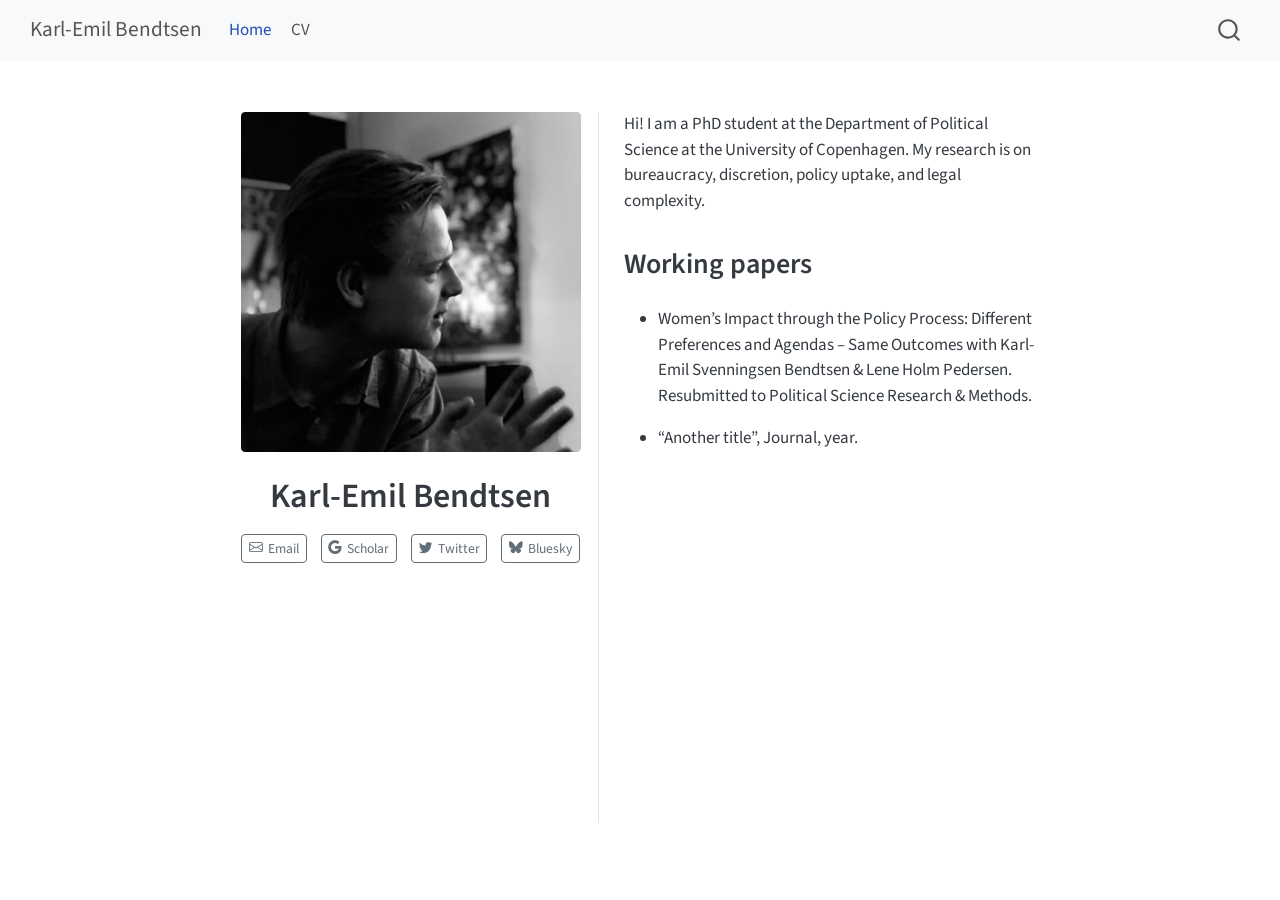
==== docs/index.html @ dcf422bd "test jeg prøver lige" ====
<!DOCTYPE html>
<html xmlns="http://www.w3.org/1999/xhtml" lang="en" xml:lang="en"><head>

<meta charset="utf-8">
<meta name="generator" content="quarto-1.8.26">

<meta name="viewport" content="width=device-width, initial-scale=1.0, user-scalable=yes">


<title>Karl-Emil Bendtsen</title>
<style>
code{white-space: pre-wrap;}
span.smallcaps{font-variant: small-caps;}
div.columns{display: flex; gap: min(4vw, 1.5em);}
div.column{flex: auto; overflow-x: auto;}
div.hanging-indent{margin-left: 1.5em; text-indent: -1.5em;}
ul.task-list{list-style: none;}
ul.task-list li input[type="checkbox"] {
  width: 0.8em;
  margin: 0 0.8em 0.2em -1em; /* quarto-specific, see https://github.com/quarto-dev/quarto-cli/issues/4556 */ 
  vertical-align: middle;
}
</style>


<script src="site_libs/quarto-nav/quarto-nav.js"></script>
<script src="site_libs/quarto-nav/headroom.min.js"></script>
<script src="site_libs/clipboard/clipboard.min.js"></script>
<script src="site_libs/quarto-search/autocomplete.umd.js"></script>
<script src="site_libs/quarto-search/fuse.min.js"></script>
<script src="site_libs/quarto-search/quarto-search.js"></script>
<meta name="quarto:offset" content="./">
<script src="site_libs/quarto-html/quarto.js" type="module"></script>
<script src="site_libs/quarto-html/tabsets/tabsets.js" type="module"></script>
<script src="site_libs/quarto-html/axe/axe-check.js" type="module"></script>
<script src="site_libs/quarto-html/popper.min.js"></script>
<script src="site_libs/quarto-html/tippy.umd.min.js"></script>
<link href="site_libs/quarto-html/tippy.css" rel="stylesheet">
<link href="site_libs/quarto-html/quarto-syntax-highlighting-587c61ba64f3a5504c4d52d930310e48.css" rel="stylesheet" id="quarto-text-highlighting-styles">
<script src="site_libs/bootstrap/bootstrap.min.js"></script>
<link href="site_libs/bootstrap/bootstrap-icons.css" rel="stylesheet">
<link href="site_libs/bootstrap/bootstrap-e31584831b205ffbb2d98406f31c2a5b.min.css" rel="stylesheet" append-hash="true" id="quarto-bootstrap" data-mode="light">
<script id="quarto-search-options" type="application/json">{
  "location": "navbar",
  "copy-button": false,
  "collapse-after": 3,
  "panel-placement": "end",
  "type": "overlay",
  "limit": 50,
  "keyboard-shortcut": [
    "f",
    "/",
    "s"
  ],
  "show-item-context": false,
  "language": {
    "search-no-results-text": "No results",
    "search-matching-documents-text": "matching documents",
    "search-copy-link-title": "Copy link to search",
    "search-hide-matches-text": "Hide additional matches",
    "search-more-match-text": "more match in this document",
    "search-more-matches-text": "more matches in this document",
    "search-clear-button-title": "Clear",
    "search-text-placeholder": "",
    "search-detached-cancel-button-title": "Cancel",
    "search-submit-button-title": "Submit",
    "search-label": "Search"
  }
}</script>


</head>

<body class="nav-fixed fullcontent quarto-light">

<div id="quarto-search-results"></div>
  <header id="quarto-header" class="headroom fixed-top">
    <nav class="navbar navbar-expand-lg " data-bs-theme="dark">
      <div class="navbar-container container-fluid">
      <div class="navbar-brand-container mx-auto">
    <a class="navbar-brand" href="./index.html">
    <span class="navbar-title">Karl-Emil Bendtsen</span>
    </a>
  </div>
            <div id="quarto-search" class="" title="Search"></div>
          <button class="navbar-toggler" type="button" data-bs-toggle="collapse" data-bs-target="#navbarCollapse" aria-controls="navbarCollapse" role="menu" aria-expanded="false" aria-label="Toggle navigation" onclick="if (window.quartoToggleHeadroom) { window.quartoToggleHeadroom(); }">
  <span class="navbar-toggler-icon"></span>
</button>
          <div class="collapse navbar-collapse" id="navbarCollapse">
            <ul class="navbar-nav navbar-nav-scroll me-auto">
  <li class="nav-item">
    <a class="nav-link active" href="./index.html" aria-current="page"> 
<span class="menu-text">Home</span></a>
  </li>  
  <li class="nav-item">
    <a class="nav-link" href="./cv.qmd"> 
<span class="menu-text">CV</span></a>
  </li>  
</ul>
          </div> <!-- /navcollapse -->
            <div class="quarto-navbar-tools">
</div>
      </div> <!-- /container-fluid -->
    </nav>
</header>
<!-- content -->
<div id="quarto-content" class="quarto-container page-columns page-rows-contents page-layout-article page-navbar">
<!-- sidebar -->
<!-- margin-sidebar -->
    
<!-- main -->
<div class="quarto-about-trestles">
  <div class="about-entity">
    <img src="pb.jpg" class="about-image
  rounded " style="width: 20em;">
<header id="title-block-header" class="quarto-title-block default">
<div class="quarto-title">
<h1 class="title">Karl-Emil Bendtsen</h1>
</div>
<div class="quarto-title-meta">
  </div>
</header>
    <div class="about-links">
  <a href="/kesb@ifs.ku.dk" class="about-link" rel="" target="">
    <i class="bi bi-envelope"></i>
     <span class="about-link-text">Email</span>
  </a>
  <a href="https://scholar.google.com/citations?user=jsZh-bsAAAAJ&amp;hl=en&amp;oi=ao" class="about-link" rel="" target="">
    <i class="bi bi-google scholar"></i>
     <span class="about-link-text">Scholar</span>
  </a>
  <a href="https://x.com/KarlEmil8D" class="about-link" rel="" target="">
    <i class="bi bi-twitter"></i>
     <span class="about-link-text">Twitter</span>
  </a>
  <a href="https://bsky.app/profile/karlemilbendtsen.bsky.social" class="about-link" rel="" target="">
    <i class="bi bi-bluesky"></i>
     <span class="about-link-text">Bluesky</span>
  </a>
</div>
  </div>
  <div class="about-contents"><main class="content" id="quarto-document-content">
<p>Hi! I am a PhD student at the Department of Political Science at the University of Copenhagen. My research is on bureaucracy, discretion, policy uptake, and legal complexity.</p>
<section id="working-papers" class="level2">
<h2 data-anchor-id="working-papers">Working papers</h2>
<ul>
<li><p>Women’s Impact through the Policy Process: Different Preferences and Agendas – Same Outcomes with Karl-Emil Svenningsen Bendtsen &amp; Lene Holm Pedersen. Resubmitted to Political Science Research &amp; Methods.</p></li>
<li><p>“Another title”, Journal, year.</p></li>
</ul>


</section>
</main></div>
</div>
 <!-- /main -->
<script id="quarto-html-after-body" type="application/javascript">
  window.document.addEventListener("DOMContentLoaded", function (event) {
    const isCodeAnnotation = (el) => {
      for (const clz of el.classList) {
        if (clz.startsWith('code-annotation-')) {                     
          return true;
        }
      }
      return false;
    }
    const onCopySuccess = function(e) {
      // button target
      const button = e.trigger;
      // don't keep focus
      button.blur();
      // flash "checked"
      button.classList.add('code-copy-button-checked');
      var currentTitle = button.getAttribute("title");
      button.setAttribute("title", "Copied!");
      let tooltip;
      if (window.bootstrap) {
        button.setAttribute("data-bs-toggle", "tooltip");
        button.setAttribute("data-bs-placement", "left");
        button.setAttribute("data-bs-title", "Copied!");
        tooltip = new bootstrap.Tooltip(button, 
          { trigger: "manual", 
            customClass: "code-copy-button-tooltip",
            offset: [0, -8]});
        tooltip.show();    
      }
      setTimeout(function() {
        if (tooltip) {
          tooltip.hide();
          button.removeAttribute("data-bs-title");
          button.removeAttribute("data-bs-toggle");
          button.removeAttribute("data-bs-placement");
        }
        button.setAttribute("title", currentTitle);
        button.classList.remove('code-copy-button-checked');
      }, 1000);
      // clear code selection
      e.clearSelection();
    }
    const getTextToCopy = function(trigger) {
      const outerScaffold = trigger.parentElement.cloneNode(true);
      const codeEl = outerScaffold.querySelector('code');
      for (const childEl of codeEl.children) {
        if (isCodeAnnotation(childEl)) {
          childEl.remove();
        }
      }
      return codeEl.innerText;
    }
    const clipboard = new window.ClipboardJS('.code-copy-button:not([data-in-quarto-modal])', {
      text: getTextToCopy
    });
    clipboard.on('success', onCopySuccess);
    if (window.document.getElementById('quarto-embedded-source-code-modal')) {
      const clipboardModal = new window.ClipboardJS('.code-copy-button[data-in-quarto-modal]', {
        text: getTextToCopy,
        container: window.document.getElementById('quarto-embedded-source-code-modal')
      });
      clipboardModal.on('success', onCopySuccess);
    }
      var localhostRegex = new RegExp(/^(?:http|https):\/\/localhost\:?[0-9]*\//);
      var mailtoRegex = new RegExp(/^mailto:/);
        var filterRegex = new RegExp('/' + window.location.host + '/');
      var isInternal = (href) => {
          return filterRegex.test(href) || localhostRegex.test(href) || mailtoRegex.test(href);
      }
      // Inspect non-navigation links and adorn them if external
     var links = window.document.querySelectorAll('a[href]:not(.nav-link):not(.navbar-brand):not(.toc-action):not(.sidebar-link):not(.sidebar-item-toggle):not(.pagination-link):not(.no-external):not([aria-hidden]):not(.dropdown-item):not(.quarto-navigation-tool):not(.about-link)');
      for (var i=0; i<links.length; i++) {
        const link = links[i];
        if (!isInternal(link.href)) {
          // undo the damage that might have been done by quarto-nav.js in the case of
          // links that we want to consider external
          if (link.dataset.originalHref !== undefined) {
            link.href = link.dataset.originalHref;
          }
        }
      }
    function tippyHover(el, contentFn, onTriggerFn, onUntriggerFn) {
      const config = {
        allowHTML: true,
        maxWidth: 500,
        delay: 100,
        arrow: false,
        appendTo: function(el) {
            return el.parentElement;
        },
        interactive: true,
        interactiveBorder: 10,
        theme: 'quarto',
        placement: 'bottom-start',
      };
      if (contentFn) {
        config.content = contentFn;
      }
      if (onTriggerFn) {
        config.onTrigger = onTriggerFn;
      }
      if (onUntriggerFn) {
        config.onUntrigger = onUntriggerFn;
      }
      window.tippy(el, config); 
    }
    const noterefs = window.document.querySelectorAll('a[role="doc-noteref"]');
    for (var i=0; i<noterefs.length; i++) {
      const ref = noterefs[i];
      tippyHover(ref, function() {
        // use id or data attribute instead here
        let href = ref.getAttribute('data-footnote-href') || ref.getAttribute('href');
        try { href = new URL(href).hash; } catch {}
        const id = href.replace(/^#\/?/, "");
        const note = window.document.getElementById(id);
        if (note) {
          return note.innerHTML;
        } else {
          return "";
        }
      });
    }
    const xrefs = window.document.querySelectorAll('a.quarto-xref');
    const processXRef = (id, note) => {
      // Strip column container classes
      const stripColumnClz = (el) => {
        el.classList.remove("page-full", "page-columns");
        if (el.children) {
          for (const child of el.children) {
            stripColumnClz(child);
          }
        }
      }
      stripColumnClz(note)
      if (id === null || id.startsWith('sec-')) {
        // Special case sections, only their first couple elements
        const container = document.createElement("div");
        if (note.children && note.children.length > 2) {
          container.appendChild(note.children[0].cloneNode(true));
          for (let i = 1; i < note.children.length; i++) {
            const child = note.children[i];
            if (child.tagName === "P" && child.innerText === "") {
              continue;
            } else {
              container.appendChild(child.cloneNode(true));
              break;
            }
          }
          if (window.Quarto?.typesetMath) {
            window.Quarto.typesetMath(container);
          }
          return container.innerHTML
        } else {
          if (window.Quarto?.typesetMath) {
            window.Quarto.typesetMath(note);
          }
          return note.innerHTML;
        }
      } else {
        // Remove any anchor links if they are present
        const anchorLink = note.querySelector('a.anchorjs-link');
        if (anchorLink) {
          anchorLink.remove();
        }
        if (window.Quarto?.typesetMath) {
          window.Quarto.typesetMath(note);
        }
        if (note.classList.contains("callout")) {
          return note.outerHTML;
        } else {
          return note.innerHTML;
        }
      }
    }
    for (var i=0; i<xrefs.length; i++) {
      const xref = xrefs[i];
      tippyHover(xref, undefined, function(instance) {
        instance.disable();
        let url = xref.getAttribute('href');
        let hash = undefined; 
        if (url.startsWith('#')) {
          hash = url;
        } else {
          try { hash = new URL(url).hash; } catch {}
        }
        if (hash) {
          const id = hash.replace(/^#\/?/, "");
          const note = window.document.getElementById(id);
          if (note !== null) {
            try {
              const html = processXRef(id, note.cloneNode(true));
              instance.setContent(html);
            } finally {
              instance.enable();
              instance.show();
            }
          } else {
            // See if we can fetch this
            fetch(url.split('#')[0])
            .then(res => res.text())
            .then(html => {
              const parser = new DOMParser();
              const htmlDoc = parser.parseFromString(html, "text/html");
              const note = htmlDoc.getElementById(id);
              if (note !== null) {
                const html = processXRef(id, note);
                instance.setContent(html);
              } 
            }).finally(() => {
              instance.enable();
              instance.show();
            });
          }
        } else {
          // See if we can fetch a full url (with no hash to target)
          // This is a special case and we should probably do some content thinning / targeting
          fetch(url)
          .then(res => res.text())
          .then(html => {
            const parser = new DOMParser();
            const htmlDoc = parser.parseFromString(html, "text/html");
            const note = htmlDoc.querySelector('main.content');
            if (note !== null) {
              // This should only happen for chapter cross references
              // (since there is no id in the URL)
              // remove the first header
              if (note.children.length > 0 && note.children[0].tagName === "HEADER") {
                note.children[0].remove();
              }
              const html = processXRef(null, note);
              instance.setContent(html);
            } 
          }).finally(() => {
            instance.enable();
            instance.show();
          });
        }
      }, function(instance) {
      });
    }
        let selectedAnnoteEl;
        const selectorForAnnotation = ( cell, annotation) => {
          let cellAttr = 'data-code-cell="' + cell + '"';
          let lineAttr = 'data-code-annotation="' +  annotation + '"';
          const selector = 'span[' + cellAttr + '][' + lineAttr + ']';
          return selector;
        }
        const selectCodeLines = (annoteEl) => {
          const doc = window.document;
          const targetCell = annoteEl.getAttribute("data-target-cell");
          const targetAnnotation = annoteEl.getAttribute("data-target-annotation");
          const annoteSpan = window.document.querySelector(selectorForAnnotation(targetCell, targetAnnotation));
          const lines = annoteSpan.getAttribute("data-code-lines").split(",");
          const lineIds = lines.map((line) => {
            return targetCell + "-" + line;
          })
          let top = null;
          let height = null;
          let parent = null;
          if (lineIds.length > 0) {
              //compute the position of the single el (top and bottom and make a div)
              const el = window.document.getElementById(lineIds[0]);
              top = el.offsetTop;
              height = el.offsetHeight;
              parent = el.parentElement.parentElement;
            if (lineIds.length > 1) {
              const lastEl = window.document.getElementById(lineIds[lineIds.length - 1]);
              const bottom = lastEl.offsetTop + lastEl.offsetHeight;
              height = bottom - top;
            }
            if (top !== null && height !== null && parent !== null) {
              // cook up a div (if necessary) and position it 
              let div = window.document.getElementById("code-annotation-line-highlight");
              if (div === null) {
                div = window.document.createElement("div");
                div.setAttribute("id", "code-annotation-line-highlight");
                div.style.position = 'absolute';
                parent.appendChild(div);
              }
              div.style.top = top - 2 + "px";
              div.style.height = height + 4 + "px";
              div.style.left = 0;
              let gutterDiv = window.document.getElementById("code-annotation-line-highlight-gutter");
              if (gutterDiv === null) {
                gutterDiv = window.document.createElement("div");
                gutterDiv.setAttribute("id", "code-annotation-line-highlight-gutter");
                gutterDiv.style.position = 'absolute';
                const codeCell = window.document.getElementById(targetCell);
                const gutter = codeCell.querySelector('.code-annotation-gutter');
                gutter.appendChild(gutterDiv);
              }
              gutterDiv.style.top = top - 2 + "px";
              gutterDiv.style.height = height + 4 + "px";
            }
            selectedAnnoteEl = annoteEl;
          }
        };
        const unselectCodeLines = () => {
          const elementsIds = ["code-annotation-line-highlight", "code-annotation-line-highlight-gutter"];
          elementsIds.forEach((elId) => {
            const div = window.document.getElementById(elId);
            if (div) {
              div.remove();
            }
          });
          selectedAnnoteEl = undefined;
        };
          // Handle positioning of the toggle
      window.addEventListener(
        "resize",
        throttle(() => {
          elRect = undefined;
          if (selectedAnnoteEl) {
            selectCodeLines(selectedAnnoteEl);
          }
        }, 10)
      );
      function throttle(fn, ms) {
      let throttle = false;
      let timer;
        return (...args) => {
          if(!throttle) { // first call gets through
              fn.apply(this, args);
              throttle = true;
          } else { // all the others get throttled
              if(timer) clearTimeout(timer); // cancel #2
              timer = setTimeout(() => {
                fn.apply(this, args);
                timer = throttle = false;
              }, ms);
          }
        };
      }
        // Attach click handler to the DT
        const annoteDls = window.document.querySelectorAll('dt[data-target-cell]');
        for (const annoteDlNode of annoteDls) {
          annoteDlNode.addEventListener('click', (event) => {
            const clickedEl = event.target;
            if (clickedEl !== selectedAnnoteEl) {
              unselectCodeLines();
              const activeEl = window.document.querySelector('dt[data-target-cell].code-annotation-active');
              if (activeEl) {
                activeEl.classList.remove('code-annotation-active');
              }
              selectCodeLines(clickedEl);
              clickedEl.classList.add('code-annotation-active');
            } else {
              // Unselect the line
              unselectCodeLines();
              clickedEl.classList.remove('code-annotation-active');
            }
          });
        }
    const findCites = (el) => {
      const parentEl = el.parentElement;
      if (parentEl) {
        const cites = parentEl.dataset.cites;
        if (cites) {
          return {
            el,
            cites: cites.split(' ')
          };
        } else {
          return findCites(el.parentElement)
        }
      } else {
        return undefined;
      }
    };
    var bibliorefs = window.document.querySelectorAll('a[role="doc-biblioref"]');
    for (var i=0; i<bibliorefs.length; i++) {
      const ref = bibliorefs[i];
      const citeInfo = findCites(ref);
      if (citeInfo) {
        tippyHover(citeInfo.el, function() {
          var popup = window.document.createElement('div');
          citeInfo.cites.forEach(function(cite) {
            var citeDiv = window.document.createElement('div');
            citeDiv.classList.add('hanging-indent');
            citeDiv.classList.add('csl-entry');
            var biblioDiv = window.document.getElementById('ref-' + cite);
            if (biblioDiv) {
              citeDiv.innerHTML = biblioDiv.innerHTML;
            }
            popup.appendChild(citeDiv);
          });
          return popup.innerHTML;
        });
      }
    }
  });
  </script>
</div> <!-- /content -->




</body></html>
---- docs/site_libs/quarto-html/tippy.css ----
.tippy-box[data-animation=fade][data-state=hidden]{opacity:0}[data-tippy-root]{max-width:calc(100vw - 10px)}.tippy-box{position:relative;background-color:#333;color:#fff;border-radius:4px;font-size:14px;line-height:1.4;white-space:normal;outline:0;transition-property:transform,visibility,opacity}.tippy-box[data-placement^=top]>.tippy-arrow{bottom:0}.tippy-box[data-placement^=top]>.tippy-arrow:before{bottom:-7px;left:0;border-width:8px 8px 0;border-top-color:initial;transform-origin:center top}.tippy-box[data-placement^=bottom]>.tippy-arrow{top:0}.tippy-box[data-placement^=bottom]>.tippy-arrow:before{top:-7px;left:0;border-width:0 8px 8px;border-bottom-color:initial;transform-origin:center bottom}.tippy-box[data-placement^=left]>.tippy-arrow{right:0}.tippy-box[data-placement^=left]>.tippy-arrow:before{border-width:8px 0 8px 8px;border-left-color:initial;right:-7px;transform-origin:center left}.tippy-box[data-placement^=right]>.tippy-arrow{left:0}.tippy-box[data-placement^=right]>.tippy-arrow:before{left:-7px;border-width:8px 8px 8px 0;border-right-color:initial;transform-origin:center right}.tippy-box[data-inertia][data-state=visible]{transition-timing-function:cubic-bezier(.54,1.5,.38,1.11)}.tippy-arrow{width:16px;height:16px;color:#333}.tippy-arrow:before{content:"";position:absolute;border-color:transparent;border-style:solid}.tippy-content{position:relative;padding:5px 9px;z-index:1}
---- docs/site_libs/quarto-html/quarto-syntax-highlighting-587c61ba64f3a5504c4d52d930310e48.css ----
/* quarto syntax highlight colors */
:root {
  --quarto-hl-ot-color: #003B4F;
  --quarto-hl-at-color: #657422;
  --quarto-hl-ss-color: #20794D;
  --quarto-hl-an-color: #5E5E5E;
  --quarto-hl-fu-color: #4758AB;
  --quarto-hl-st-color: #20794D;
  --quarto-hl-cf-color: #003B4F;
  --quarto-hl-op-color: #5E5E5E;
  --quarto-hl-er-color: #AD0000;
  --quarto-hl-bn-color: #AD0000;
  --quarto-hl-al-color: #AD0000;
  --quarto-hl-va-color: #111111;
  --quarto-hl-bu-color: inherit;
  --quarto-hl-ex-color: inherit;
  --quarto-hl-pp-color: #AD0000;
  --quarto-hl-in-color: #5E5E5E;
  --quarto-hl-vs-color: #20794D;
  --quarto-hl-wa-color: #5E5E5E;
  --quarto-hl-do-color: #5E5E5E;
  --quarto-hl-im-color: #00769E;
  --quarto-hl-ch-color: #20794D;
  --quarto-hl-dt-color: #AD0000;
  --quarto-hl-fl-color: #AD0000;
  --quarto-hl-co-color: #5E5E5E;
  --quarto-hl-cv-color: #5E5E5E;
  --quarto-hl-cn-color: #8f5902;
  --quarto-hl-sc-color: #5E5E5E;
  --quarto-hl-dv-color: #AD0000;
  --quarto-hl-kw-color: #003B4F;
}

/* other quarto variables */
:root {
  --quarto-font-monospace: SFMono-Regular, Menlo, Monaco, Consolas, "Liberation Mono", "Courier New", monospace;
}

/* syntax highlight based on Pandoc's rules */
pre > code.sourceCode > span {
  color: #003B4F;
}

code.sourceCode > span {
  color: #003B4F;
}

div.sourceCode,
div.sourceCode pre.sourceCode {
  color: #003B4F;
}

/* Normal */
code span {
  color: #003B4F;
}

/* Alert */
code span.al {
  color: #AD0000;
  font-style: inherit;
}

/* Annotation */
code span.an {
  color: #5E5E5E;
  font-style: inherit;
}

/* Attribute */
code span.at {
  color: #657422;
  font-style: inherit;
}

/* BaseN */
code span.bn {
  color: #AD0000;
  font-style: inherit;
}

/* BuiltIn */
code span.bu {
  font-style: inherit;
}

/* ControlFlow */
code span.cf {
  color: #003B4F;
  font-weight: bold;
  font-style: inherit;
}

/* Char */
code span.ch {
  color: #20794D;
  font-style: inherit;
}

/* Constant */
code span.cn {
  color: #8f5902;
  font-style: inherit;
}

/* Comment */
code span.co {
  color: #5E5E5E;
  font-style: inherit;
}

/* CommentVar */
code span.cv {
  color: #5E5E5E;
  font-style: italic;
}

/* Documentation */
code span.do {
  color: #5E5E5E;
  font-style: italic;
}

/* DataType */
code span.dt {
  color: #AD0000;
  font-style: inherit;
}

/* DecVal */
code span.dv {
  color: #AD0000;
  font-style: inherit;
}

/* Error */
code span.er {
  color: #AD0000;
  font-style: inherit;
}

/* Extension */
code span.ex {
  font-style: inherit;
}

/* Float */
code span.fl {
  color: #AD0000;
  font-style: inherit;
}

/* Function */
code span.fu {
  color: #4758AB;
  font-style: inherit;
}

/* Import */
code span.im {
  color: #00769E;
  font-style: inherit;
}

/* Information */
code span.in {
  color: #5E5E5E;
  font-style: inherit;
}

/* Keyword */
code span.kw {
  color: #003B4F;
  font-weight: bold;
  font-style: inherit;
}

/* Operator */
code span.op {
  color: #5E5E5E;
  font-style: inherit;
}

/* Other */
code span.ot {
  color: #003B4F;
  font-style: inherit;
}

/* Preprocessor */
code span.pp {
  color: #AD0000;
  font-style: inherit;
}

/* SpecialChar */
code span.sc {
  color: #5E5E5E;
  font-style: inherit;
}

/* SpecialString */
code span.ss {
  color: #20794D;
  font-style: inherit;
}

/* String */
code span.st {
  color: #20794D;
  font-style: inherit;
}

/* Variable */
code span.va {
  color: #111111;
  font-style: inherit;
}

/* VerbatimString */
code span.vs {
  color: #20794D;
  font-style: inherit;
}

/* Warning */
code span.wa {
  color: #5E5E5E;
  font-style: italic;
}

.prevent-inlining {
  content: "</";
}

/*# sourceMappingURL=2dce1cc6c82594539e1579de68416b47.css.map */
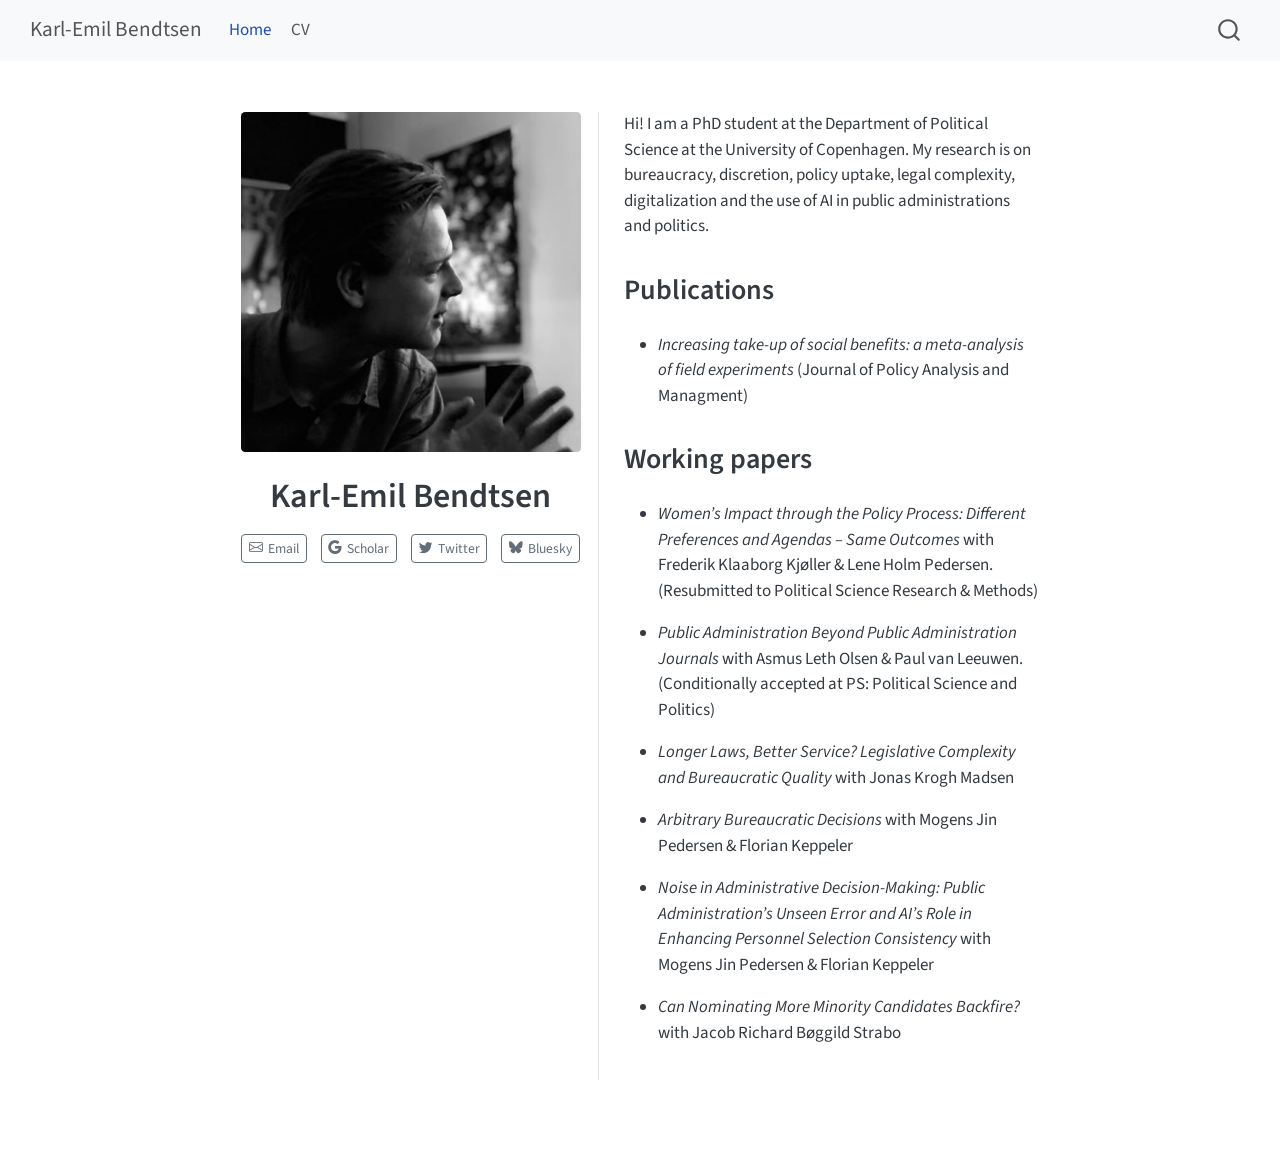
==== commit b93320da: "test" ====
--- a/docs/index.html
+++ b/docs/index.html
@@ -93,7 +93,7 @@
 <span class="menu-text">Home</span></a>
   </li>  
   <li class="nav-item">
-    <a class="nav-link" href="./cv.qmd"> 
+    <a class="nav-link" href="./CV_karlemilbendtsen.pdf"> 
 <span class="menu-text">CV</span></a>
   </li>  
 </ul>
@@ -140,12 +140,22 @@
 </div>
   </div>
   <div class="about-contents"><main class="content" id="quarto-document-content">
-<p>Hi! I am a PhD student at the Department of Political Science at the University of Copenhagen. My research is on bureaucracy, discretion, policy uptake, and legal complexity.</p>
+<p>Hi! I am a PhD student at the Department of Political Science at the University of Copenhagen. My research is on bureaucracy, discretion, policy uptake, legal complexity, digitalization and the use of AI in public administrations and politics.</p>
+<section id="publications" class="level2">
+<h2 data-anchor-id="publications">Publications</h2>
+<ul>
+<li><em>Increasing take-up of social benefits: a meta-analysis of field experiments</em> (Journal of Policy Analysis and Managment)</li>
+</ul>
+</section>
 <section id="working-papers" class="level2">
 <h2 data-anchor-id="working-papers">Working papers</h2>
 <ul>
-<li><p>Women’s Impact through the Policy Process: Different Preferences and Agendas – Same Outcomes with Karl-Emil Svenningsen Bendtsen &amp; Lene Holm Pedersen. Resubmitted to Political Science Research &amp; Methods.</p></li>
-<li><p>“Another title”, Journal, year.</p></li>
+<li><p><em>Women’s Impact through the Policy Process: Different Preferences and Agendas – Same Outcomes</em> with Frederik Klaaborg Kjøller &amp; Lene Holm Pedersen. (Resubmitted to Political Science Research &amp; Methods)</p></li>
+<li><p><em>Public Administration Beyond Public Administration Journals</em> with Asmus Leth Olsen &amp; Paul van Leeuwen. (Conditionally accepted at PS: Political Science and Politics)</p></li>
+<li><p><em>Longer Laws, Better Service? Legislative Complexity and Bureaucratic Quality</em> with Jonas Krogh Madsen</p></li>
+<li><p><em>Arbitrary Bureaucratic Decisions</em> with Mogens Jin Pedersen &amp; Florian Keppeler</p></li>
+<li><p><em>Noise in Administrative Decision-Making: Public Administration’s Unseen Error and AI’s Role in Enhancing Personnel Selection Consistency</em> with Mogens Jin Pedersen &amp; Florian Keppeler</p></li>
+<li><p><em>Can Nominating More Minority Candidates Backfire?</em> with Jacob Richard Bøggild Strabo</p></li>
 </ul>
 
 
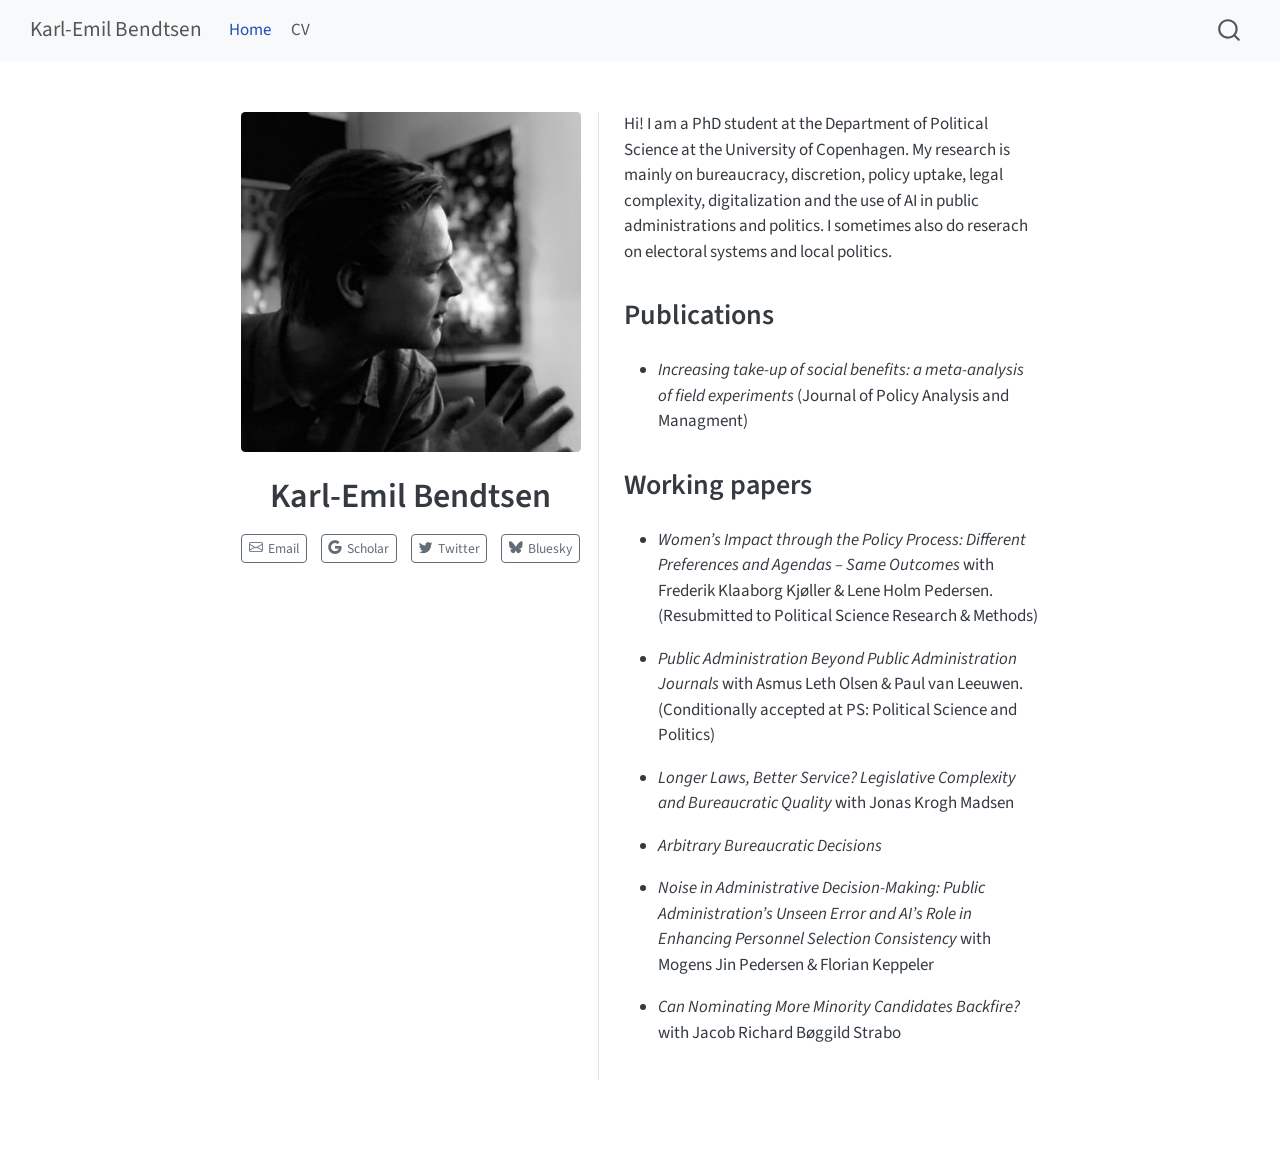
==== commit d907a24f: "Re-render site to update Arbitrary Bureaucratic Decisions authorship Co-Authored-By: Claude Opus 4.6" ====
--- a/docs/index.html
+++ b/docs/index.html
@@ -140,7 +140,7 @@
 </div>
   </div>
   <div class="about-contents"><main class="content" id="quarto-document-content">
-<p>Hi! I am a PhD student at the Department of Political Science at the University of Copenhagen. My research is on bureaucracy, discretion, policy uptake, legal complexity, digitalization and the use of AI in public administrations and politics.</p>
+<p>Hi! I am a PhD student at the Department of Political Science at the University of Copenhagen. My research is mainly on bureaucracy, discretion, policy uptake, legal complexity, digitalization and the use of AI in public administrations and politics. I sometimes also do reserach on electoral systems and local politics.</p>
 <section id="publications" class="level2">
 <h2 data-anchor-id="publications">Publications</h2>
 <ul>
@@ -153,7 +153,7 @@
 <li><p><em>Women’s Impact through the Policy Process: Different Preferences and Agendas – Same Outcomes</em> with Frederik Klaaborg Kjøller &amp; Lene Holm Pedersen. (Resubmitted to Political Science Research &amp; Methods)</p></li>
 <li><p><em>Public Administration Beyond Public Administration Journals</em> with Asmus Leth Olsen &amp; Paul van Leeuwen. (Conditionally accepted at PS: Political Science and Politics)</p></li>
 <li><p><em>Longer Laws, Better Service? Legislative Complexity and Bureaucratic Quality</em> with Jonas Krogh Madsen</p></li>
-<li><p><em>Arbitrary Bureaucratic Decisions</em> with Mogens Jin Pedersen &amp; Florian Keppeler</p></li>
+<li><p><em>Arbitrary Bureaucratic Decisions</em></p></li>
 <li><p><em>Noise in Administrative Decision-Making: Public Administration’s Unseen Error and AI’s Role in Enhancing Personnel Selection Consistency</em> with Mogens Jin Pedersen &amp; Florian Keppeler</p></li>
 <li><p><em>Can Nominating More Minority Candidates Backfire?</em> with Jacob Richard Bøggild Strabo</p></li>
 </ul>
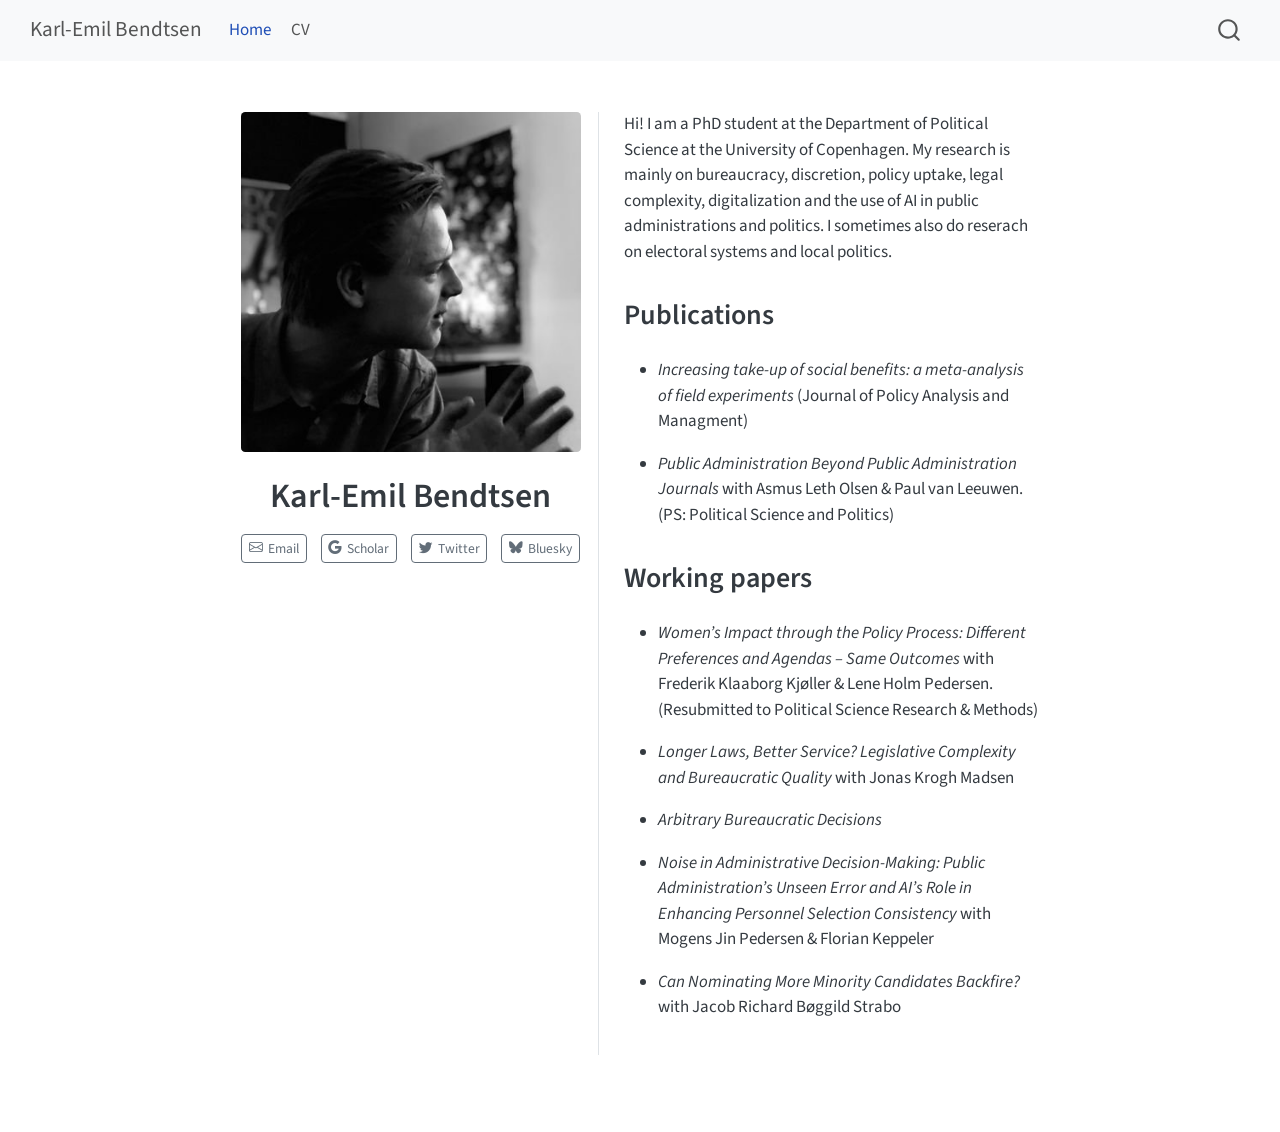
==== commit 34853c55: "Move PA Beyond PA Journals to Publications Article with Asmus Leth Olsen & Paul van Leeuwen accepted" ====
--- a/docs/index.html
+++ b/docs/index.html
@@ -144,14 +144,14 @@
 <section id="publications" class="level2">
 <h2 data-anchor-id="publications">Publications</h2>
 <ul>
-<li><em>Increasing take-up of social benefits: a meta-analysis of field experiments</em> (Journal of Policy Analysis and Managment)</li>
+<li><p><em>Increasing take-up of social benefits: a meta-analysis of field experiments</em> (Journal of Policy Analysis and Managment)</p></li>
+<li><p><em>Public Administration Beyond Public Administration Journals</em> with Asmus Leth Olsen &amp; Paul van Leeuwen. (PS: Political Science and Politics)</p></li>
 </ul>
 </section>
 <section id="working-papers" class="level2">
 <h2 data-anchor-id="working-papers">Working papers</h2>
 <ul>
 <li><p><em>Women’s Impact through the Policy Process: Different Preferences and Agendas – Same Outcomes</em> with Frederik Klaaborg Kjøller &amp; Lene Holm Pedersen. (Resubmitted to Political Science Research &amp; Methods)</p></li>
-<li><p><em>Public Administration Beyond Public Administration Journals</em> with Asmus Leth Olsen &amp; Paul van Leeuwen. (Conditionally accepted at PS: Political Science and Politics)</p></li>
 <li><p><em>Longer Laws, Better Service? Legislative Complexity and Bureaucratic Quality</em> with Jonas Krogh Madsen</p></li>
 <li><p><em>Arbitrary Bureaucratic Decisions</em></p></li>
 <li><p><em>Noise in Administrative Decision-Making: Public Administration’s Unseen Error and AI’s Role in Enhancing Personnel Selection Consistency</em> with Mogens Jin Pedersen &amp; Florian Keppeler</p></li>
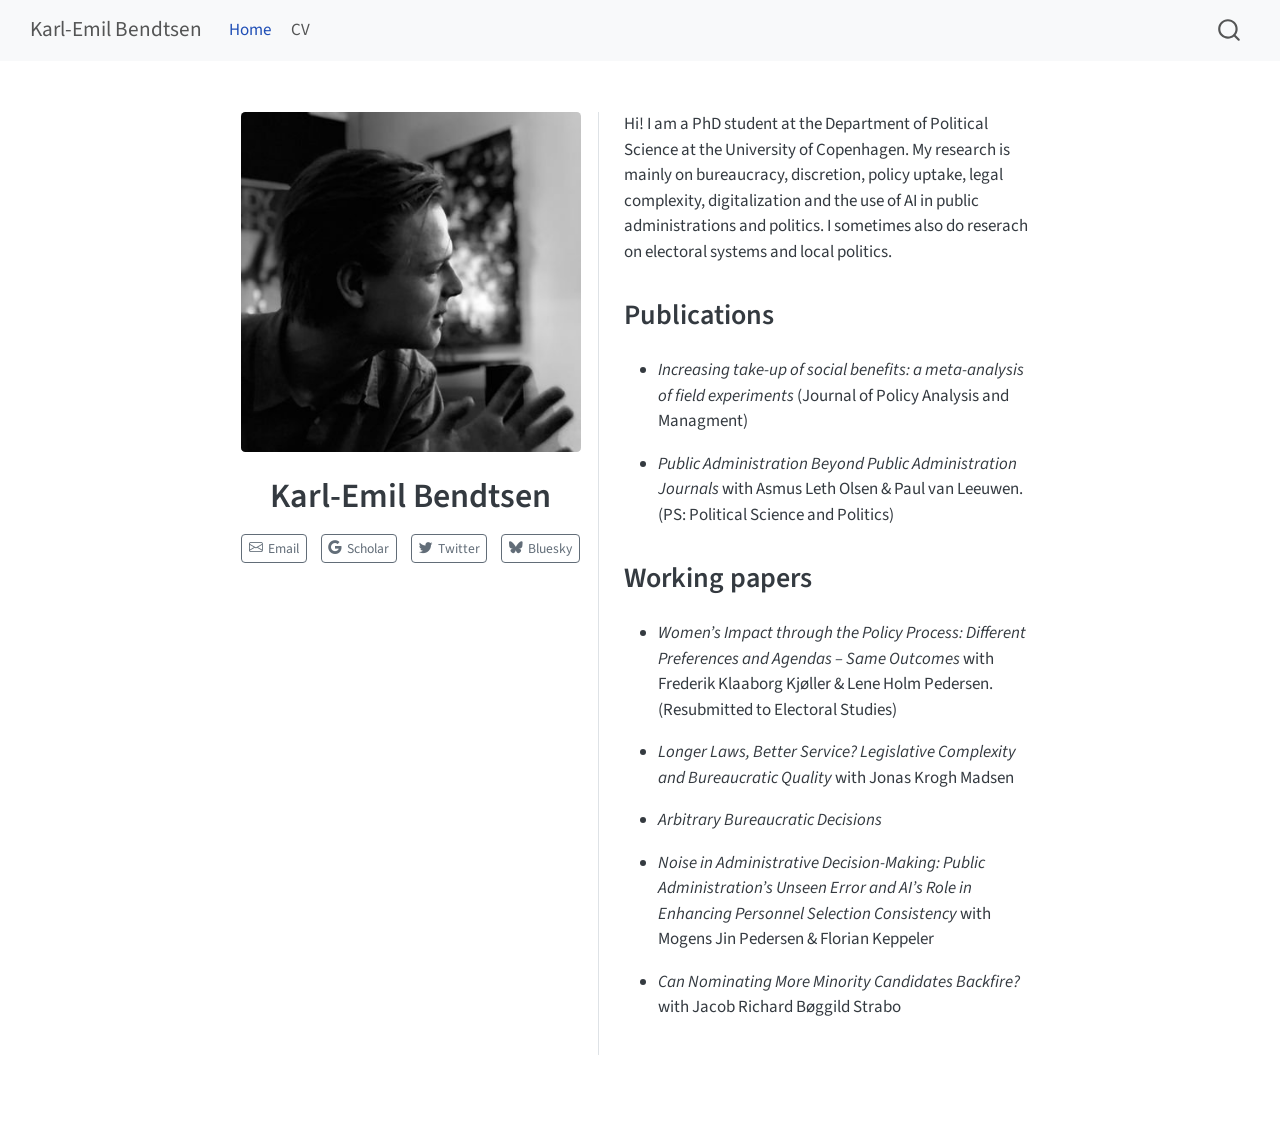
==== commit 92bdb29d: "Fix journal: Women's Impact resubmitted to Electoral Studies, not PSRM Co-Authored-By: Claude Fable " ====
--- a/docs/index.html
+++ b/docs/index.html
@@ -151,7 +151,7 @@
 <section id="working-papers" class="level2">
 <h2 data-anchor-id="working-papers">Working papers</h2>
 <ul>
-<li><p><em>Women’s Impact through the Policy Process: Different Preferences and Agendas – Same Outcomes</em> with Frederik Klaaborg Kjøller &amp; Lene Holm Pedersen. (Resubmitted to Political Science Research &amp; Methods)</p></li>
+<li><p><em>Women’s Impact through the Policy Process: Different Preferences and Agendas – Same Outcomes</em> with Frederik Klaaborg Kjøller &amp; Lene Holm Pedersen. (Resubmitted to Electoral Studies)</p></li>
 <li><p><em>Longer Laws, Better Service? Legislative Complexity and Bureaucratic Quality</em> with Jonas Krogh Madsen</p></li>
 <li><p><em>Arbitrary Bureaucratic Decisions</em></p></li>
 <li><p><em>Noise in Administrative Decision-Making: Public Administration’s Unseen Error and AI’s Role in Enhancing Personnel Selection Consistency</em> with Mogens Jin Pedersen &amp; Florian Keppeler</p></li>
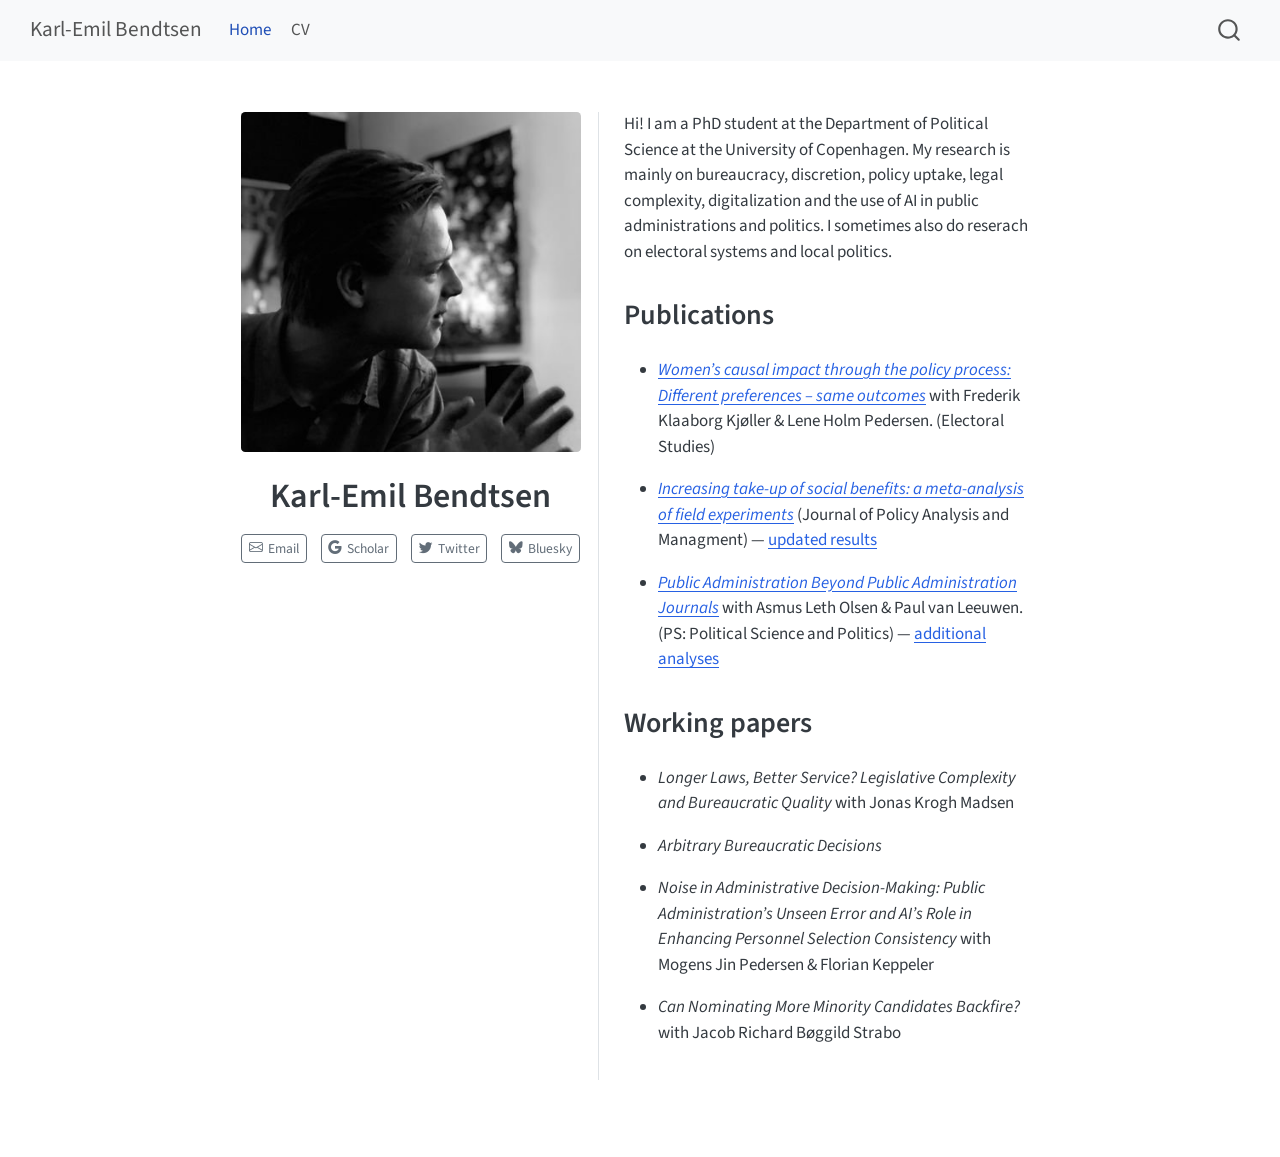
==== commit f1b243e2: "Publish Electoral Studies paper; link all publications Move "Women's causal impact through the polic" ====
--- a/docs/index.html
+++ b/docs/index.html
@@ -144,14 +144,14 @@
 <section id="publications" class="level2">
 <h2 data-anchor-id="publications">Publications</h2>
 <ul>
-<li><p><em>Increasing take-up of social benefits: a meta-analysis of field experiments</em> (Journal of Policy Analysis and Managment)</p></li>
-<li><p><em>Public Administration Beyond Public Administration Journals</em> with Asmus Leth Olsen &amp; Paul van Leeuwen. (PS: Political Science and Politics)</p></li>
+<li><p><a href="https://www.sciencedirect.com/science/article/pii/S0261379426000648"><em>Women’s causal impact through the policy process: Different preferences – same outcomes</em></a> with Frederik Klaaborg Kjøller &amp; Lene Holm Pedersen. (Electoral Studies)</p></li>
+<li><p><a href="https://onlinelibrary.wiley.com/doi/abs/10.1002/pam.70085"><em>Increasing take-up of social benefits: a meta-analysis of field experiments</em></a> (Journal of Policy Analysis and Managment) — <a href="takeup_update.html">updated results</a></p></li>
+<li><p><a href="https://www.cambridge.org/core/journals/ps-political-science-and-politics/article/public-administration-beyond-public-administration-journals/9A9373268F2880A786AB899960764015"><em>Public Administration Beyond Public Administration Journals</em></a> with Asmus Leth Olsen &amp; Paul van Leeuwen. (PS: Political Science and Politics) — <a href="https://paopa.org">additional analyses</a></p></li>
 </ul>
 </section>
 <section id="working-papers" class="level2">
 <h2 data-anchor-id="working-papers">Working papers</h2>
 <ul>
-<li><p><em>Women’s Impact through the Policy Process: Different Preferences and Agendas – Same Outcomes</em> with Frederik Klaaborg Kjøller &amp; Lene Holm Pedersen. (Resubmitted to Electoral Studies)</p></li>
 <li><p><em>Longer Laws, Better Service? Legislative Complexity and Bureaucratic Quality</em> with Jonas Krogh Madsen</p></li>
 <li><p><em>Arbitrary Bureaucratic Decisions</em></p></li>
 <li><p><em>Noise in Administrative Decision-Making: Public Administration’s Unseen Error and AI’s Role in Enhancing Personnel Selection Consistency</em> with Mogens Jin Pedersen &amp; Florian Keppeler</p></li>
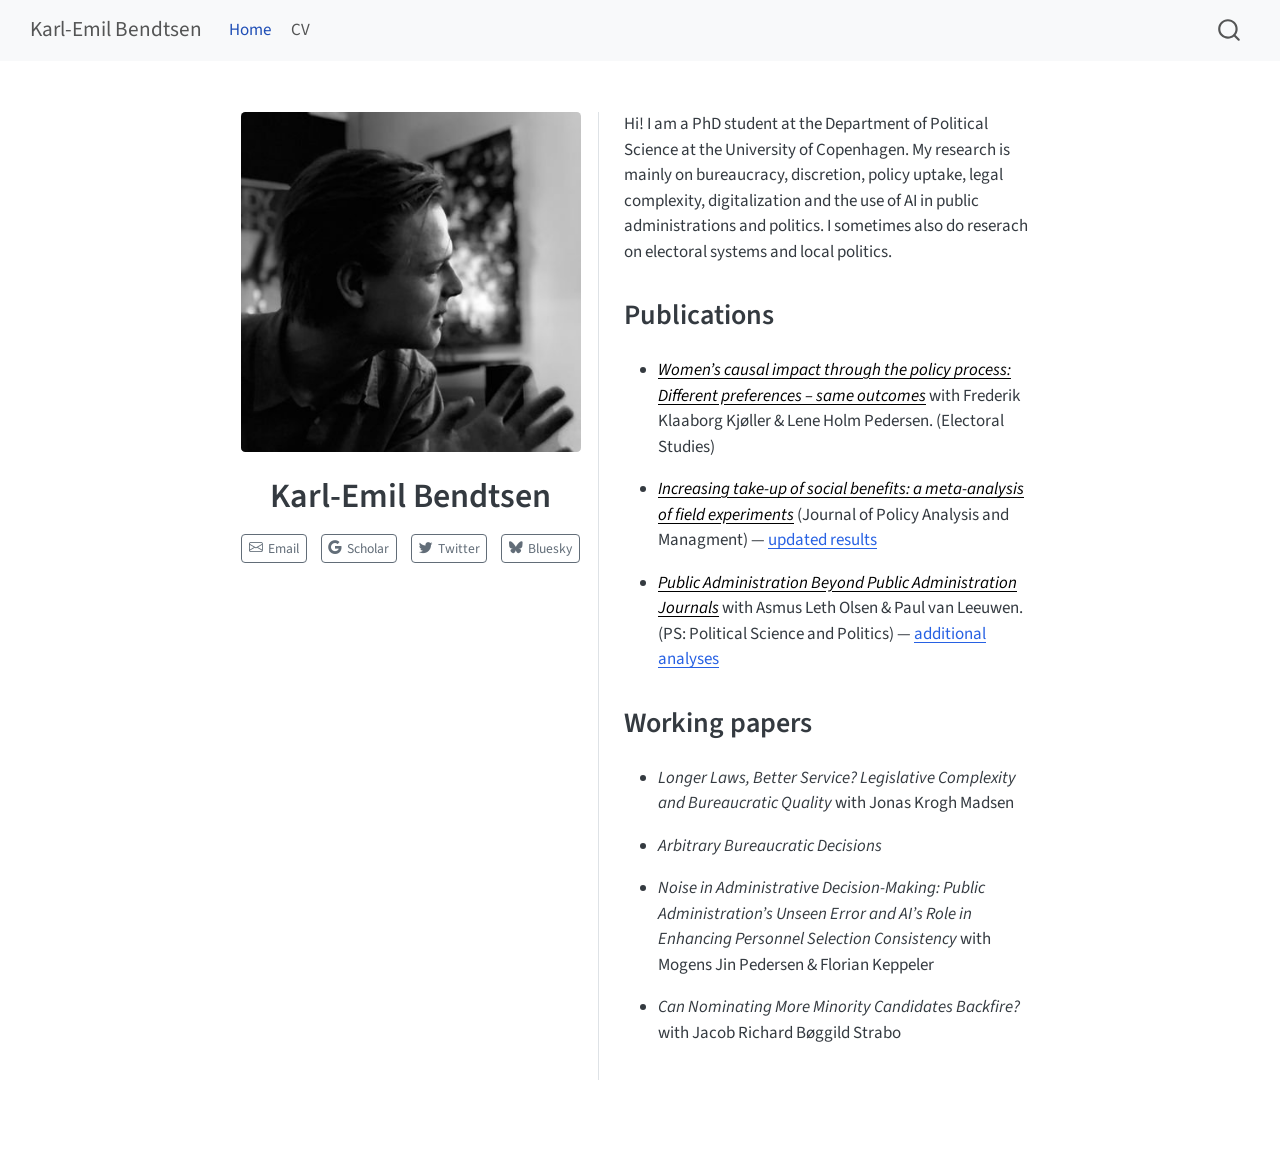
==== commit 0a5dde0a: "Style publication-title links black, keep other links blue Add a styles.css rule targeting links tha" ====
--- a/docs/index.html
+++ b/docs/index.html
@@ -69,6 +69,7 @@
 }</script>
 
 
+<link rel="stylesheet" href="styles.css">
 </head>
 
 <body class="nav-fixed fullcontent quarto-light">
--- a/docs/styles.css
+++ b/docs/styles.css
@@ -0,0 +1,12 @@
+/* css styles */
+
+/* Publication/working-paper titles are links wrapping italic text.
+   Render those in black; leave all other links (supplementary links,
+   about-section icons) in the theme's default link blue. */
+a:has(em) {
+  color: #000;
+}
+a:has(em):hover,
+a:has(em):focus {
+  color: #000;
+}
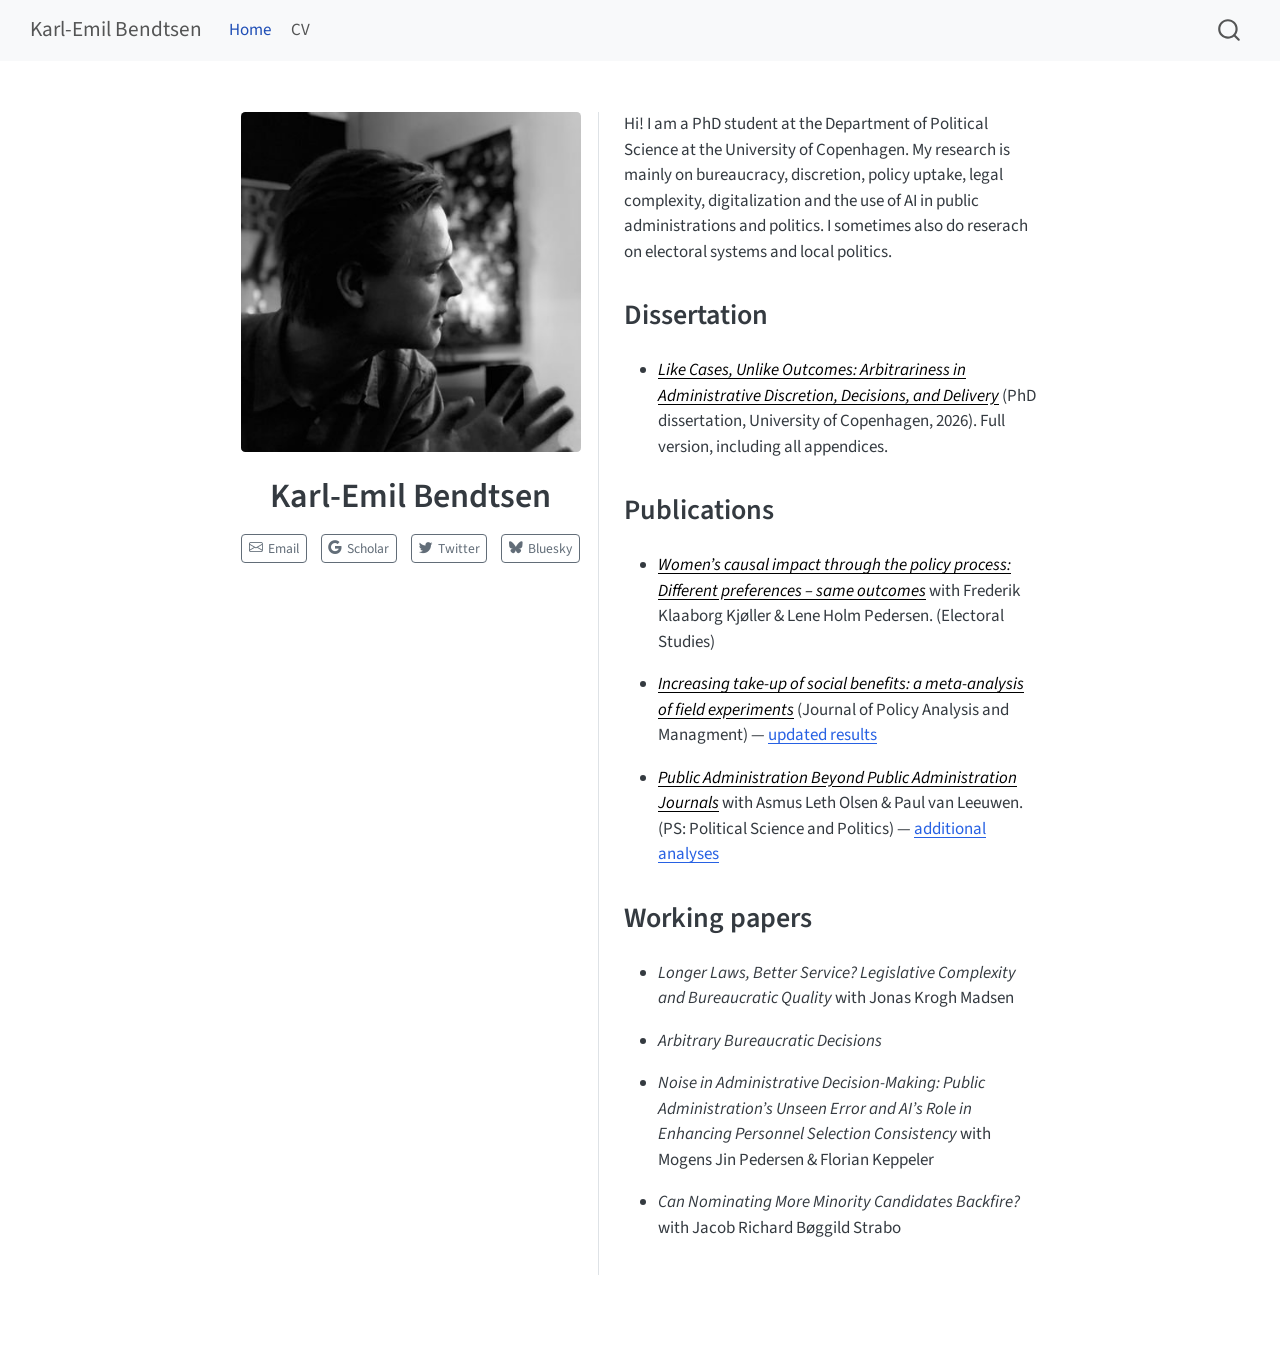
==== commit 85ed07cb: "Add dissertation PDF (full version with appendices) and link on front page Co-Authored-By: Claude Op" ====
--- a/docs/index.html
+++ b/docs/index.html
@@ -142,6 +142,12 @@
   </div>
   <div class="about-contents"><main class="content" id="quarto-document-content">
 <p>Hi! I am a PhD student at the Department of Political Science at the University of Copenhagen. My research is mainly on bureaucracy, discretion, policy uptake, legal complexity, digitalization and the use of AI in public administrations and politics. I sometimes also do reserach on electoral systems and local politics.</p>
+<section id="dissertation" class="level2">
+<h2 data-anchor-id="dissertation">Dissertation</h2>
+<ul>
+<li><a href="dissertation/like-cases-unlike-outcomes.pdf"><em>Like Cases, Unlike Outcomes: Arbitrariness in Administrative Discretion, Decisions, and Delivery</em></a> (PhD dissertation, University of Copenhagen, 2026). Full version, including all appendices.</li>
+</ul>
+</section>
 <section id="publications" class="level2">
 <h2 data-anchor-id="publications">Publications</h2>
 <ul>
